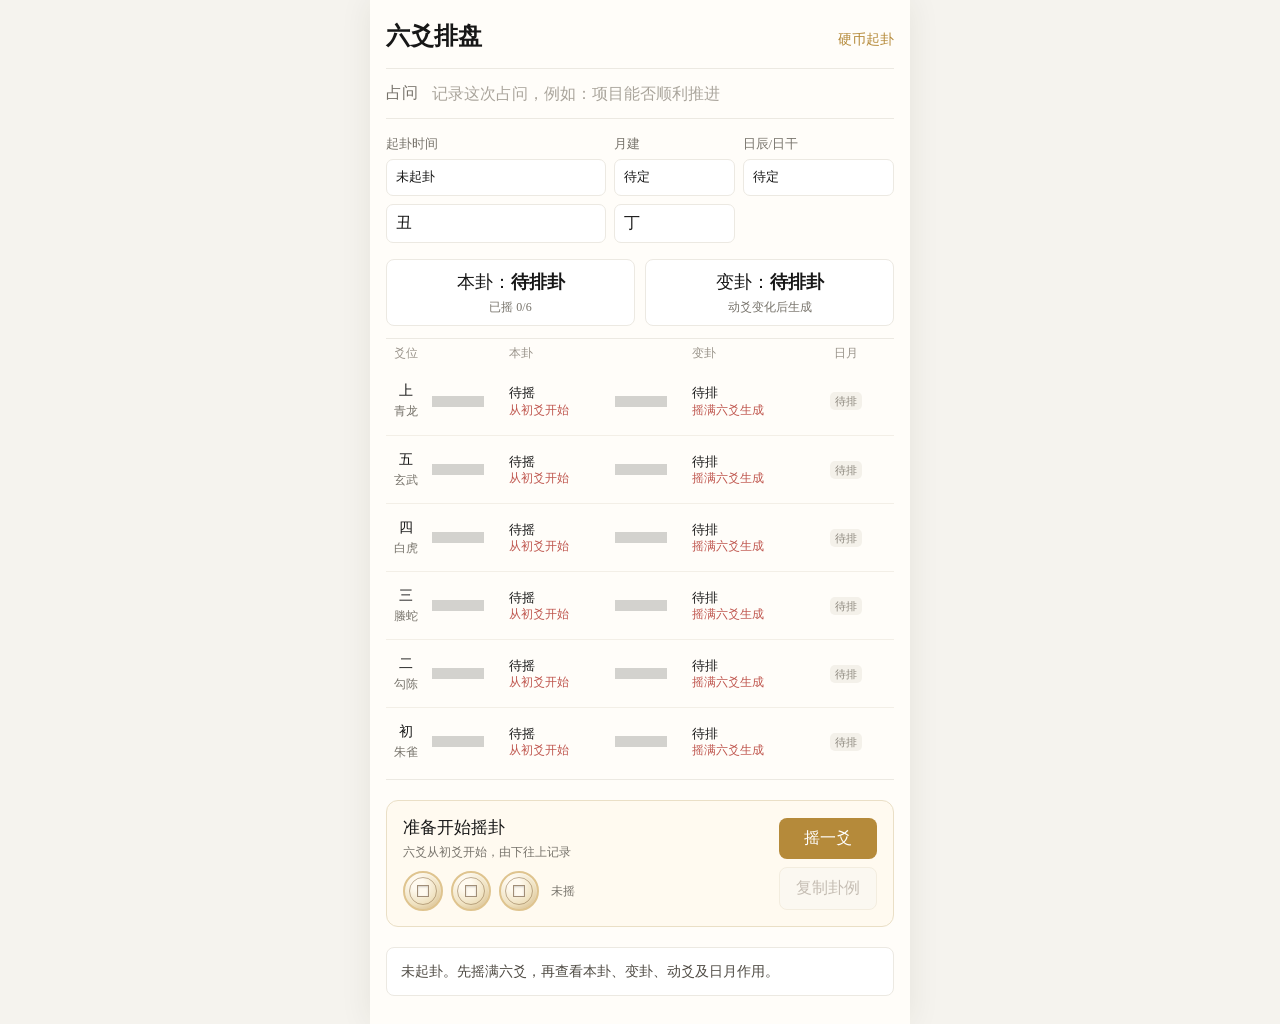
==== liuyao.html @ 487d5bf0 "Deploy Liuyao mobile static app" ====
<!doctype html>
<html lang="zh-CN">
  <head>
    <meta charset="UTF-8" />
    <meta name="viewport" content="width=device-width, initial-scale=1, viewport-fit=cover" />
    <meta name="theme-color" content="#ffffff" />
    <title>六爻排盘</title>
    <style>
:root {
  --ink: #171717;
  --muted: #77736b;
  --line: #ece9e2;
  --gold: #b58a3a;
  --gold-soft: #f7ecd0;
  --paper: #fffdf9;
  --red: #bf554d;
  font-family: "Songti SC", "Noto Serif SC", "STSong", serif;
  color: var(--ink);
  background: #f5f3ee;
}

* { box-sizing: border-box; }
body { margin: 0; min-width: 320px; background: #f5f3ee; }
button, input, textarea { font: inherit; }
button { cursor: pointer; }
button:disabled { cursor: wait; opacity: .68; }

.app-shell {
  width: min(100%, 540px);
  min-height: 100vh;
  margin: 0 auto;
  background: var(--paper);
  box-shadow: 0 0 30px rgba(55, 45, 30, .08);
}

.content { padding: 18px 16px 28px; }
.page-title { display: flex; align-items: baseline; justify-content: space-between; gap: 12px; padding: 2px 0 16px; border-bottom: 1px solid var(--line); }
.page-title h1 { margin: 0; font-size: 24px; font-weight: 600; }
.page-title span { color: var(--gold); font-size: 14px; white-space: nowrap; }
.question-row { display: flex; align-items: center; gap: 12px; padding: 14px 0; border-bottom: 1px solid var(--line); }
.question-row label { color: var(--muted); white-space: nowrap; }
.question-row input { width: 100%; border: 0; outline: 0; background: transparent; color: var(--ink); }
.question-row input::placeholder, textarea::placeholder { color: #aaa59c; }

.time-controls { display: grid; grid-template-columns: 1.45fr .8fr 1fr; gap: 8px; padding: 16px 0 12px; }
.time-controls label { display: grid; gap: 6px; color: var(--muted); font-size: 13px; }
.time-controls output { display: block; width: 100%; min-height: 37px; border: 1px solid var(--line); border-radius: 7px; background: #fff; color: var(--ink); padding: 8px 9px; white-space: nowrap; overflow: hidden; text-overflow: ellipsis; }

.gua-heading { display: grid; grid-template-columns: 1fr 1fr; gap: 10px; margin: 4px 0 12px; text-align: center; font-size: 18px; }
.gua-heading > div { padding: 10px 6px; border: 1px solid var(--line); border-radius: 8px; background: #fff; }
.gua-heading strong { font-weight: 600; }
.gua-heading small { display: block; margin-top: 5px; color: var(--muted); font-size: 12px; line-height: 1.35; }

.gua-board { border-top: 1px solid var(--line); border-bottom: 1px solid var(--line); padding: 6px 0 4px; }
.board-legend, .yao-row { display: grid; grid-template-columns: 40px minmax(0, 1fr) minmax(0, 1fr) 96px; gap: 6px; align-items: center; }
.board-legend { color: #99938a; font-size: 12px; text-align: center; padding: 0 0 5px; }
.yao-row { min-height: 68px; position: relative; border-top: 1px solid #f3efe7; }
.yao-row:first-child { border-top: 0; }
.yao-row.moving { background: linear-gradient(90deg, transparent, var(--gold-soft), transparent); }
.yao-index { display: grid; gap: 3px; color: var(--muted); font-size: 12px; text-align: center; }
.yao-index b { color: var(--ink); font-size: 14px; font-weight: 500; }
.gua-cell { display: grid; grid-template-columns: 70px 1fr; gap: 7px; align-items: center; min-width: 0; }
.line-wrap { display: flex; align-items: center; justify-content: center; gap: 5px; min-width: 0; }
.solid, .broken { display: inline-block; width: 54px; height: 11px; background: #0e0e0e; }
.broken { display: flex; gap: 12px; background: transparent; }
.broken::before, .broken::after { content: ""; flex: 1; background: #0e0e0e; }
.changing { width: 14px; color: var(--gold); font-size: 19px; font-family: Arial, sans-serif; line-height: 1; }
.yao-text { min-width: 0; font-size: 13px; line-height: 1.35; }
.yao-text strong { display: block; font-weight: 500; white-space: nowrap; overflow: hidden; text-overflow: ellipsis; }
.yao-text span { display: block; color: var(--red); font-size: 12px; white-space: nowrap; overflow: hidden; text-overflow: ellipsis; }
.relation { display: flex; flex-wrap: wrap; gap: 4px; justify-content: center; }
.tag { display: inline-block; padding: 2px 5px; border-radius: 5px; background: #f4f1ea; color: #4d4942; font-size: 11px; line-height: 1.3; }
.tag.hot { background: #f9e5df; color: var(--red); }
.tag.good { background: #f5ebcf; color: #8c661e; }
.tag.neutral { color: #8a857b; }
.yao-row[data-state="empty"] .line-wrap { opacity: .18; }

.roll-panel { display: flex; align-items: center; justify-content: space-between; gap: 14px; margin: 20px 0; padding: 15px 16px; border: 1px solid #eadfc6; border-radius: 12px; background: #fffaf0; }
.roll-title, .roll-subtitle { margin: 0; }
.roll-title { font-size: 17px; }
.roll-subtitle { margin-top: 5px; color: var(--muted); font-size: 12px; }
.coin-tray { display: flex; align-items: center; gap: 8px; margin-top: 10px; }
.coin { position: relative; display: inline-grid; place-items: center; width: 40px; height: 40px; border-radius: 50%; background: radial-gradient(circle at 35% 30%, #fff4cf 0 14%, #d1a14e 58%, #81591d 100%); border: 2px solid #9a6b24; box-shadow: inset 0 1px 2px rgba(255,255,255,.7), inset 0 -2px 4px rgba(73, 43, 8, .35), 0 3px 7px rgba(74, 54, 19, .2); transform-style: preserve-3d; }
.coin::before { content: ""; position: absolute; inset: 4px; border: 1px solid rgba(99, 61, 13, .55); border-radius: 50%; }
.coin.back { background: radial-gradient(circle at 35% 30%, #f4e7c8 0 14%, #a97835 58%, #593812 100%); border-color: #704715; }
.coin.idle { background: radial-gradient(circle at 35% 30%, #fffaf0 0 18%, #ead9ae 60%, #b88d45 100%); border-color: #d3b06a; box-shadow: inset 0 1px 2px rgba(255,255,255,.75); opacity: .72; }
.coin.rolling { animation: coinFlip .62s cubic-bezier(.25, .75, .3, 1) infinite; }
.coin.delay-one { animation-delay: .09s; }
.coin.delay-two { animation-delay: .18s; }
.coin.settled { animation: coinSettle .22s ease-out both; }
.coin-hole { position: relative; z-index: 1; display: block; width: 12px; height: 12px; border: 1px solid rgba(75, 45, 12, .72); background: var(--paper); box-shadow: inset 0 1px 2px rgba(0,0,0,.25); }
.coin.back .coin-hole { background: #2f210f; border-color: rgba(255, 229, 169, .5); }
.coin.idle .coin-hole { background: #fffaf0; }
.coin-tray em { margin-left: 4px; color: var(--muted); font-style: normal; font-size: 12px; }
.roll-actions { display: grid; gap: 8px; }
.primary-button, .secondary-button, .tertiary-button { border: 0; border-radius: 8px; padding: 10px 16px; white-space: nowrap; }
.primary-button { background: var(--gold); color: white; }
.secondary-button { background: #efe9dc; color: #514935; }
.tertiary-button { background: #fff; color: #7b6129; border: 1px solid #e0cf9e; }
.tertiary-button:disabled { color: #aaa197; border-color: #eee7d8; background: #faf8f2; }
.hidden { display: none; }

.summary { margin-top: 16px; padding: 12px 14px; border: 1px solid var(--line); border-radius: 8px; background: #fff; }
.summary p { margin: 0; color: #4f4b44; font-size: 14px; line-height: 1.65; }
.toast { position: fixed; left: 50%; bottom: 28px; transform: translate(-50%, 20px); opacity: 0; pointer-events: none; padding: 10px 15px; color: white; background: rgba(20,20,20,.82); border-radius: 7px; transition: .25s ease; font-family: system-ui, sans-serif; font-size: 13px; }
.toast.show { transform: translate(-50%, 0); opacity: 1; }

@keyframes coinFlip {
  0% { transform: translateY(0) rotateX(0) rotateZ(0); }
  45% { transform: translateY(-10px) rotateX(540deg) rotateZ(22deg); }
  100% { transform: translateY(0) rotateX(1080deg) rotateZ(0); }
}

@keyframes coinSettle {
  0% { transform: translateY(-5px) scale(.94); opacity: .72; }
  100% { transform: translateY(0) scale(1); opacity: 1; }
}

@media (prefers-reduced-motion: reduce) {
  .coin.rolling, .coin.settled { animation-duration: .01ms; animation-iteration-count: 1; }
}

@media (max-width: 390px) {
  .content { padding-left: 12px; padding-right: 12px; }
  .time-controls { grid-template-columns: 1fr 1fr; }
  .time-controls label:first-child { grid-column: 1 / 3; }
  .board-legend, .yao-row { grid-template-columns: 34px minmax(0, 1fr) minmax(0, 1fr); }
  .board-legend span:last-child, .relation { grid-column: 2 / 4; }
  .relation { justify-content: flex-start; padding: 0 0 8px; }
  .gua-cell { grid-template-columns: 62px 1fr; }
  .solid, .broken { width: 44px; }
  .roll-panel { align-items: stretch; flex-direction: column; }
  .roll-actions { grid-template-columns: 1fr 1fr; }
}

</style>
  </head>
  <body>
    <main class="app-shell">
      <section class="content">
        <header class="page-title">
          <h1>六爻排盘</h1>
          <span>硬币起卦</span>
        </header>

        <div class="question-row">
          <label for="question">占问</label>
          <input id="question" type="text" placeholder="记录这次占问，例如：项目能否顺利推进" />
        </div>

        <section class="time-controls" aria-label="排盘时间">
          <label>起卦时间<output id="startTime">未起卦</output></label>
          <label>月建<output id="monthBranch">待定</output></label>
          <label>日辰/日干<output id="dayInfo">待定</output></label>
          <output id="dayBranch" hidden>丑</output>
          <output id="dayStem" hidden>丁</output>
        </section>

        <section class="gua-heading">
          <div>本卦：<strong id="primaryName">待排卦</strong><small id="primaryMeta">摇满六爻后生成</small></div>
          <div>变卦：<strong id="changedName">待排卦</strong><small id="changedMeta">动爻变化后生成</small></div>
        </section>

        <section class="gua-board" aria-label="六爻排盘">
          <div class="board-legend"><span>爻位</span><span>本卦</span><span>变卦</span><span>日月</span></div>
          <div id="yaoBoard"></div>
        </section>

        <section class="roll-panel">
          <div>
            <p class="roll-title" id="rollTitle">准备开始摇卦</p>
            <p class="roll-subtitle" id="rollSubtitle">六爻从初爻开始，由下往上记录</p>
            <div class="coin-tray" id="coinTray" aria-label="硬币结果"><span>—</span><span>—</span><span>—</span><em>未摇</em></div>
          </div>
          <div class="roll-actions">
            <button class="primary-button" id="rollButton" type="button">摇一爻</button>
            <button class="secondary-button hidden" id="newButton" type="button">重新起卦</button>
            <button class="tertiary-button" id="copyButton" type="button" disabled>复制卦例</button>
          </div>
        </section>

        <section class="summary">
          <p id="summaryLine">未起卦。先摇满六爻，再查看本卦、变卦、动爻及日月作用。</p>
        </section>
      </section>
    </main>

    <div class="toast" id="toast" role="status" aria-live="polite"></div>
    <script>
const BRANCHES = ["子", "丑", "寅", "卯", "辰", "巳", "午", "未", "申", "酉", "戌", "亥"];
const STEMS = ["甲", "乙", "丙", "丁", "戊", "己", "庚", "辛", "壬", "癸"];
const SOLAR_TERM_INFO = [0, 21208, 42467, 63836, 85337, 107014, 128867, 150921, 173149, 195551, 218072, 240693, 263343, 285989, 308563, 331033, 353350, 375494, 397447, 419210, 440795, 462224, 483532, 504758];
const MONTH_BUILDERS = [
  { term: 0, branch: "丑" },
  { term: 2, branch: "寅" },
  { term: 4, branch: "卯" },
  { term: 6, branch: "辰" },
  { term: 8, branch: "巳" },
  { term: 10, branch: "午" },
  { term: 12, branch: "未" },
  { term: 14, branch: "申" },
  { term: 16, branch: "酉" },
  { term: 18, branch: "戌" },
  { term: 20, branch: "亥" },
  { term: 22, branch: "子" }
];

const ELEMENT_OF_BRANCH = {
  子: "水", 丑: "土", 寅: "木", 卯: "木", 辰: "土", 巳: "火",
  午: "火", 未: "土", 申: "金", 酉: "金", 戌: "土", 亥: "水"
};

const ELEMENT_CYCLE = ["木", "火", "土", "金", "水"];
const CONTROLS = { 木: "土", 土: "水", 水: "火", 火: "金", 金: "木" };
const COMBINES = { 子: "丑", 丑: "子", 寅: "亥", 亥: "寅", 卯: "戌", 戌: "卯", 辰: "酉", 酉: "辰", 巳: "申", 申: "巳", 午: "未", 未: "午" };
const CLASHES = { 子: "午", 午: "子", 丑: "未", 未: "丑", 寅: "申", 申: "寅", 卯: "酉", 酉: "卯", 辰: "戌", 戌: "辰", 巳: "亥", 亥: "巳" };

const TRIGRAMS = {
  "111": { name: "乾", element: "金" },
  "110": { name: "兑", element: "金" },
  "101": { name: "离", element: "火" },
  "100": { name: "震", element: "木" },
  "011": { name: "巽", element: "木" },
  "010": { name: "坎", element: "水" },
  "001": { name: "艮", element: "土" },
  "000": { name: "坤", element: "土" }
};

const GUA_NAMES = {
  "111111": "乾为天", "110111": "泽天夬", "101111": "火天大有", "100111": "雷天大壮",
  "011111": "风天小畜", "010111": "水天需", "001111": "山天大畜", "000111": "地天泰",
  "111110": "天泽履", "110110": "兑为泽", "101110": "火泽睽", "100110": "雷泽归妹",
  "011110": "风泽中孚", "010110": "水泽节", "001110": "山泽损", "000110": "地泽临",
  "111101": "天火同人", "110101": "泽火革", "101101": "离为火", "100101": "雷火丰",
  "011101": "风火家人", "010101": "水火既济", "001101": "山火贲", "000101": "地火明夷",
  "111100": "天雷无妄", "110100": "泽雷随", "101100": "火雷噬嗑", "100100": "震为雷",
  "011100": "风雷益", "010100": "水雷屯", "001100": "山雷颐", "000100": "地雷复",
  "111011": "天风姤", "110011": "泽风大过", "101011": "火风鼎", "100011": "雷风恒",
  "011011": "巽为风", "010011": "水风井", "001011": "山风蛊", "000011": "地风升",
  "111010": "天水讼", "110010": "泽水困", "101010": "火水未济", "100010": "雷水解",
  "011010": "风水涣", "010010": "坎为水", "001010": "山水蒙", "000010": "地水师",
  "111001": "天山遯", "110001": "泽山咸", "101001": "火山旅", "100001": "雷山小过",
  "011001": "风山渐", "010001": "水山蹇", "001001": "艮为山", "000001": "地山谦",
  "111000": "天地否", "110000": "泽地萃", "101000": "火地晋", "100000": "雷地豫",
  "011000": "风地观", "010000": "水地比", "001000": "山地剥", "000000": "坤为地"
};

const PALACE_SETS = {
  乾: ["乾为天", "天风姤", "天山遯", "天地否", "风地观", "山地剥", "火地晋", "火天大有"],
  坎: ["坎为水", "水泽节", "水雷屯", "水火既济", "泽火革", "雷火丰", "地火明夷", "地水师"],
  艮: ["艮为山", "山火贲", "山天大畜", "山泽损", "火泽睽", "天泽履", "风泽中孚", "风山渐"],
  震: ["震为雷", "雷地豫", "雷水解", "雷风恒", "地风升", "水风井", "泽风大过", "泽雷随"],
  巽: ["巽为风", "风天小畜", "风火家人", "风雷益", "天雷无妄", "火雷噬嗑", "山雷颐", "山风蛊"],
  离: ["离为火", "火山旅", "火风鼎", "火水未济", "山水蒙", "风水涣", "天水讼", "天火同人"],
  坤: ["坤为地", "地雷复", "地泽临", "地天泰", "雷天大壮", "泽天夬", "水天需", "水地比"],
  兑: ["兑为泽", "泽水困", "泽地萃", "泽山咸", "水山蹇", "地山谦", "雷山小过", "雷泽归妹"]
};

const PALACE_ELEMENTS = { 乾: "金", 兑: "金", 离: "火", 震: "木", 巽: "木", 坎: "水", 艮: "土", 坤: "土" };
const POSITION_LABELS = ["初", "二", "三", "四", "五", "上"];
const WORLD_BY_STAGE = [6, 1, 2, 3, 4, 5, 4, 3];
const RESPONSE_BY_STAGE = [3, 4, 5, 6, 1, 2, 1, 6];

const NA_JIA = {
  乾: {
    lower: [{ stem: "甲", branch: "子" }, { stem: "甲", branch: "寅" }, { stem: "甲", branch: "辰" }],
    upper: [{ stem: "壬", branch: "午" }, { stem: "壬", branch: "申" }, { stem: "壬", branch: "戌" }]
  },
  坤: {
    lower: [{ stem: "乙", branch: "未" }, { stem: "乙", branch: "巳" }, { stem: "乙", branch: "卯" }],
    upper: [{ stem: "癸", branch: "丑" }, { stem: "癸", branch: "亥" }, { stem: "癸", branch: "酉" }]
  },
  震: {
    lower: [{ stem: "庚", branch: "子" }, { stem: "庚", branch: "寅" }, { stem: "庚", branch: "辰" }],
    upper: [{ stem: "庚", branch: "午" }, { stem: "庚", branch: "申" }, { stem: "庚", branch: "戌" }]
  },
  巽: {
    lower: [{ stem: "辛", branch: "丑" }, { stem: "辛", branch: "亥" }, { stem: "辛", branch: "酉" }],
    upper: [{ stem: "辛", branch: "未" }, { stem: "辛", branch: "巳" }, { stem: "辛", branch: "卯" }]
  },
  坎: {
    lower: [{ stem: "戊", branch: "寅" }, { stem: "戊", branch: "辰" }, { stem: "戊", branch: "午" }],
    upper: [{ stem: "戊", branch: "申" }, { stem: "戊", branch: "戌" }, { stem: "戊", branch: "子" }]
  },
  离: {
    lower: [{ stem: "己", branch: "卯" }, { stem: "己", branch: "丑" }, { stem: "己", branch: "亥" }],
    upper: [{ stem: "己", branch: "酉" }, { stem: "己", branch: "未" }, { stem: "己", branch: "巳" }]
  },
  艮: {
    lower: [{ stem: "丙", branch: "辰" }, { stem: "丙", branch: "午" }, { stem: "丙", branch: "申" }],
    upper: [{ stem: "丙", branch: "戌" }, { stem: "丙", branch: "子" }, { stem: "丙", branch: "寅" }]
  },
  兑: {
    lower: [{ stem: "丁", branch: "巳" }, { stem: "丁", branch: "卯" }, { stem: "丁", branch: "丑" }],
    upper: [{ stem: "丁", branch: "亥" }, { stem: "丁", branch: "酉" }, { stem: "丁", branch: "未" }]
  }
};

const SPIRIT_START = {
  甲: ["青龙", "朱雀", "勾陈", "螣蛇", "白虎", "玄武"],
  乙: ["青龙", "朱雀", "勾陈", "螣蛇", "白虎", "玄武"],
  丙: ["朱雀", "勾陈", "螣蛇", "白虎", "玄武", "青龙"],
  丁: ["朱雀", "勾陈", "螣蛇", "白虎", "玄武", "青龙"],
  戊: ["勾陈", "螣蛇", "白虎", "玄武", "青龙", "朱雀"],
  己: ["螣蛇", "白虎", "玄武", "青龙", "朱雀", "勾陈"],
  庚: ["白虎", "玄武", "青龙", "朱雀", "勾陈", "螣蛇"],
  辛: ["白虎", "玄武", "青龙", "朱雀", "勾陈", "螣蛇"],
  壬: ["玄武", "青龙", "朱雀", "勾陈", "螣蛇", "白虎"],
  癸: ["玄武", "青龙", "朱雀", "勾陈", "螣蛇", "白虎"]
};

const state = { yaos: [], lastCoins: null, isRolling: false, startedAt: null };
const $ = (selector) => document.querySelector(selector);

function setOutputValue(id, value) {
  const output = $(`#${id}`);
  output.value = value;
  output.textContent = value;
}

function solarTermDay(year, termIndex) {
  const termDate = new Date(31556925974.7 * (year - 1900) + SOLAR_TERM_INFO[termIndex] * 60000 + Date.UTC(1900, 0, 6, 2, 5));
  return termDate.getUTCDate();
}

function monthBranchFromDate(date) {
  const year = date.getFullYear();
  const day = new Date(year, date.getMonth(), date.getDate());
  let branch = "子";

  for (const item of MONTH_BUILDERS) {
    const boundary = new Date(year, Math.floor(item.term / 2), solarTermDay(year, item.term));
    if (day >= boundary) branch = item.branch;
  }

  return branch;
}

function dayGanZhiFromDate(date) {
  const day = new Date(date.getFullYear(), date.getMonth(), date.getDate());
  const base = new Date(2000, 0, 1);
  const diffDays = Math.round((day - base) / 86400000);
  const stem = STEMS[((4 + diffDays) % 10 + 10) % 10];
  const branch = BRANCHES[((6 + diffDays) % 12 + 12) % 12];
  return { stem, branch };
}

function formatDateTime(date) {
  const pad = (value) => String(value).padStart(2, "0");
  return `${date.getFullYear()}-${pad(date.getMonth() + 1)}-${pad(date.getDate())} ${pad(date.getHours())}:${pad(date.getMinutes())}`;
}

function applyTimeInfo(date) {
  const day = dayGanZhiFromDate(date);
  setOutputValue("startTime", formatDateTime(date));
  setOutputValue("monthBranch", monthBranchFromDate(date));
  setOutputValue("dayInfo", `${day.branch} / ${day.stem}`);
  setOutputValue("dayBranch", day.branch);
  setOutputValue("dayStem", day.stem);
}

function resetTimeInfo() {
  setOutputValue("startTime", "未起卦");
  setOutputValue("monthBranch", "待定");
  setOutputValue("dayInfo", "待定");
  setOutputValue("dayBranch", "丑");
  setOutputValue("dayStem", "丁");
}

function isGenerating(elementA, elementB) {
  return ELEMENT_CYCLE[(ELEMENT_CYCLE.indexOf(elementA) + 1) % ELEMENT_CYCLE.length] === elementB;
}

function relationToSelf(palaceElement, yaoElement) {
  if (palaceElement === yaoElement) return "兄弟";
  if (isGenerating(yaoElement, palaceElement)) return "父母";
  if (isGenerating(palaceElement, yaoElement)) return "子孙";
  if (CONTROLS[yaoElement] === palaceElement) return "官鬼";
  if (CONTROLS[palaceElement] === yaoElement) return "妻财";
  return "六亲";
}

function elementAction(actorBranch, targetBranch, prefix) {
  const actor = ELEMENT_OF_BRANCH[actorBranch];
  const target = ELEMENT_OF_BRANCH[targetBranch];
  const tags = [];

  if (actorBranch === targetBranch) tags.push({ text: `${prefix}临`, tone: "good" });
  if (COMBINES[actorBranch] === targetBranch) tags.push({ text: `${prefix}合`, tone: "good" });
  if (CLASHES[actorBranch] === targetBranch) tags.push({ text: `${prefix}冲`, tone: "hot" });

  if (actor === target) tags.push({ text: `${prefix}扶`, tone: "good" });
  else if (isGenerating(actor, target)) tags.push({ text: `${prefix}生`, tone: "good" });
  else if (CONTROLS[actor] === target) tags.push({ text: `${prefix}克`, tone: "hot" });

  return tags;
}

function bitForYao(value, changed = false) {
  const isYang = value === 7 || value === 9;
  return changed && (value === 6 || value === 9) ? !isYang : isYang;
}

function keyFromYaos(values, changed = false) {
  return values.map((value) => bitForYao(value, changed) ? "1" : "0").reverse().join("");
}

function trigramNamesFromKey(key) {
  const upper = TRIGRAMS[key.slice(0, 3)].name;
  const lower = TRIGRAMS[key.slice(3, 6)].name;
  return { upper, lower };
}

function palaceInfo(name) {
  for (const [palace, names] of Object.entries(PALACE_SETS)) {
    const stage = names.indexOf(name);
    if (stage !== -1) {
      return {
        palace,
        stage,
        element: PALACE_ELEMENTS[palace],
        world: WORLD_BY_STAGE[stage],
        response: RESPONSE_BY_STAGE[stage],
        label: stage === 0 ? "本宫" : stage === 6 ? "游魂" : stage === 7 ? "归魂" : `${stage}世`
      };
    }
  }
  return { palace: "?", stage: 0, element: "土", world: 6, response: 3, label: "" };
}

function naJiaRows(key, palaceElement) {
  const names = trigramNamesFromKey(key);
  const lower = NA_JIA[names.lower].lower;
  const upper = NA_JIA[names.upper].upper;
  return [...lower, ...upper].map((item) => {
    const element = ELEMENT_OF_BRANCH[item.branch];
    return {
      ...item,
      element,
      family: relationToSelf(palaceElement, element)
    };
  });
}

function rollYao() {
  const coins = [0, 0, 0].map(() => Math.random() > 0.5 ? { text: "乾", value: 3, side: "front" } : { text: "坤", value: 2, side: "back" });
  return {
    coins,
    value: coins.reduce((sum, coin) => sum + coin.value, 0)
  };
}

function lineClass(value, changed = false) {
  return bitForYao(value, changed) ? "solid" : "broken";
}

function changingMark(value) {
  if (value === 9) return "○";
  if (value === 6) return "×";
  return "";
}

function yaoName(value) {
  return ({ 6: "老阴", 7: "少阳", 8: "少阴", 9: "老阳" })[value] || "待摇";
}

function renderCoinTray(result = state.lastCoins) {
  const tray = $("#coinTray");
  if (state.isRolling) {
    tray.innerHTML = `
      ${coinHTML({ text: "铜钱", value: "", side: "front" }, "rolling")}
      ${coinHTML({ text: "铜钱", value: "", side: "front" }, "rolling delay-one")}
      ${coinHTML({ text: "铜钱", value: "", side: "front" }, "rolling delay-two")}
      <em>摇动中</em>
    `;
    return;
  }
  if (!result) {
    tray.innerHTML = `
      ${coinHTML({ text: "铜钱", value: "", side: "idle" }, "idle")}
      ${coinHTML({ text: "铜钱", value: "", side: "idle" }, "idle")}
      ${coinHTML({ text: "铜钱", value: "", side: "idle" }, "idle")}
      <em>未摇</em>
    `;
    return;
  }
  const detail = result.coins.map((coin) => `${coin.text}${coin.value}`).join(" ");
  tray.innerHTML = `${result.coins.map((coin) => coinHTML(coin, "settled")).join("")}<em>${detail}｜${result.value}：${yaoName(result.value)}</em>`;
}

function coinHTML(coin, extraClass = "") {
  const valueText = coin.value ? coin.value : "";
  return `
    <span class="coin ${coin.side} ${extraClass}" aria-label="${coin.text}${valueText}">
      <span class="coin-hole"></span>
    </span>
  `;
}

function wait(ms) {
  return new Promise((resolve) => window.setTimeout(resolve, ms));
}

function renderNames() {
  if (state.yaos.length !== 6) {
    $("#primaryName").textContent = "待排卦";
    $("#changedName").textContent = "待排卦";
    $("#primaryMeta").textContent = `已摇 ${state.yaos.length}/6`;
    $("#changedMeta").textContent = "动爻变化后生成";
    $("#summaryLine").textContent = "未起卦。先摇满六爻，再查看本卦、变卦、动爻及日月作用。";
    return null;
  }

  const primaryKey = keyFromYaos(state.yaos);
  const changedKey = keyFromYaos(state.yaos, true);
  const primaryName = GUA_NAMES[primaryKey] || "未知卦";
  const changedName = GUA_NAMES[changedKey] || "未知卦";
  const primaryPalace = palaceInfo(primaryName);
  const changedPalace = palaceInfo(changedName);
  const moving = state.yaos.map((value, index) => value === 6 || value === 9 ? POSITION_LABELS[index] : null).filter(Boolean);

  $("#primaryName").textContent = primaryName;
  $("#changedName").textContent = changedName;
  $("#primaryMeta").textContent = `${primaryPalace.palace}宫${primaryPalace.element}｜${primaryPalace.label}`;
  $("#changedMeta").textContent = `${changedPalace.palace}宫｜动爻：${moving.length ? moving.join("、") : "无"}`;
  $("#summaryLine").textContent = `本卦 ${primaryName}，变卦 ${changedName}。日月信息取自第一次摇卦时间：${$("#startTime").value}。`;

  return { primaryKey, changedKey, primaryPalace };
}

function renderYaoCell(row, value, changed = false) {
  const mark = changed ? "" : changingMark(value);
  return `
    <div class="gua-cell">
      <div class="line-wrap"><span class="${lineClass(value, changed)}"></span><span class="changing">${mark}</span></div>
      <div class="yao-text">
        <strong>${row.family}${row.branch}${row.element}</strong>
        <span>${row.stem}${row.branch}｜${yaoName(value)}</span>
      </div>
    </div>
  `;
}

function renderRelations(branch) {
  const monthTags = elementAction($("#monthBranch").value, branch, "月");
  const dayTags = elementAction($("#dayBranch").value, branch, "日");
  const tags = [...monthTags, ...dayTags];
  if (!tags.length) tags.push({ text: "无", tone: "neutral" });
  return `<div class="relation">${tags.map((tag) => `<span class="tag ${tag.tone}">${tag.text}</span>`).join("")}</div>`;
}

function lineText(value, changed = false) {
  const line = bitForYao(value, changed) ? "━━━" : "━　━";
  const mark = changed ? "" : changingMark(value);
  return `${line}${mark}`;
}

function buildCaseText() {
  if (state.yaos.length !== 6) return "";

  const primaryKey = keyFromYaos(state.yaos);
  const changedKey = keyFromYaos(state.yaos, true);
  const primaryName = GUA_NAMES[primaryKey] || "未知卦";
  const changedName = GUA_NAMES[changedKey] || "未知卦";
  const primaryPalace = palaceInfo(primaryName);
  const changedPalace = palaceInfo(changedName);
  const primaryRows = naJiaRows(primaryKey, primaryPalace.element);
  const changedRows = naJiaRows(changedKey, primaryPalace.element);
  const spirits = SPIRIT_START[$("#dayStem").value];
  const moving = state.yaos.map((value, index) => value === 6 || value === 9 ? POSITION_LABELS[index] : null).filter(Boolean);
  const question = $("#question").value.trim() || "未填写";

  const lines = [
    "六爻卦例",
    `占问：${question}`,
    `起卦时间：${$("#startTime").value}`,
    `月建：${$("#monthBranch").value}　日辰：${$("#dayBranch").value}　日干：${$("#dayStem").value}`,
    `本卦：${primaryName}（${primaryPalace.palace}宫${primaryPalace.element}｜${primaryPalace.label}）`,
    `变卦：${changedName}（${changedPalace.palace}宫｜动爻：${moving.length ? moving.join("、") : "无"}）`,
    ""
  ];

  for (let index = 5; index >= 0; index -= 1) {
    const world = index + 1 === primaryPalace.world ? "世" : "";
    const response = index + 1 === primaryPalace.response ? "应" : "";
    const position = `${POSITION_LABELS[index]}${world || response}`;
    const primary = primaryRows[index];
    const changed = changedRows[index];
    lines.push(`${position}　${spirits[index]}　${primary.family}${primary.branch}${primary.element} ${primary.stem}${primary.branch}　${lineText(state.yaos[index])}　→　${changed.family}${changed.branch}${changed.element} ${changed.stem}${changed.branch}　${lineText(state.yaos[index], true)}`);
  }

  return lines.join("\n");
}

async function copyText(text) {
  if (navigator.clipboard && window.isSecureContext) {
    await navigator.clipboard.writeText(text);
    return;
  }

  const textarea = document.createElement("textarea");
  textarea.value = text;
  textarea.setAttribute("readonly", "");
  textarea.style.position = "fixed";
  textarea.style.left = "-9999px";
  document.body.appendChild(textarea);
  textarea.select();
  document.execCommand("copy");
  document.body.removeChild(textarea);
}

function renderBoard(context) {
  const board = $("#yaoBoard");
  board.innerHTML = "";

  const complete = state.yaos.length === 6 && context;
  const primaryRows = complete ? naJiaRows(context.primaryKey, context.primaryPalace.element) : null;
  const changedRows = complete ? naJiaRows(context.changedKey, context.primaryPalace.element) : null;
  const spirits = SPIRIT_START[$("#dayStem").value];

  for (let index = 5; index >= 0; index -= 1) {
    const value = state.yaos[index];
    const filled = value !== undefined;
    const moving = value === 6 || value === 9;
    const row = document.createElement("div");
    row.className = `yao-row ${moving ? "moving" : ""}`;
    row.dataset.state = filled ? "filled" : "empty";

    if (!complete) {
      row.innerHTML = `
        <span class="yao-index"><b>${POSITION_LABELS[index]}</b><span>${spirits[index]}</span></span>
        <div class="gua-cell"><div class="line-wrap"><span class="${filled ? lineClass(value) : "solid"}"></span><span class="changing">${filled ? changingMark(value) : ""}</span></div><div class="yao-text"><strong>${filled ? yaoName(value) : "待摇"}</strong><span>${filled ? `${value} 点` : "从初爻开始"}</span></div></div>
        <div class="gua-cell"><div class="line-wrap"><span class="${filled ? lineClass(value, true) : "solid"}"></span><span class="changing"></span></div><div class="yao-text"><strong>待排</strong><span>摇满六爻生成</span></div></div>
        <div class="relation"><span class="tag neutral">待排</span></div>
      `;
    } else {
      const world = index + 1 === context.primaryPalace.world ? "世" : "";
      const response = index + 1 === context.primaryPalace.response ? "应" : "";
      row.innerHTML = `
        <span class="yao-index"><b>${POSITION_LABELS[index]}${world || response}</b><span>${spirits[index]}</span></span>
        ${renderYaoCell(primaryRows[index], value)}
        ${renderYaoCell(changedRows[index], value, true)}
        ${renderRelations(primaryRows[index].branch)}
      `;
    }
    board.appendChild(row);
  }
}

function renderAll() {
  renderCoinTray();
  const context = renderNames();
  renderBoard(context);
}

function showToast(message) {
  const toast = $("#toast");
  toast.textContent = message;
  toast.classList.add("show");
  window.setTimeout(() => toast.classList.remove("show"), 2200);
}

function saveHistory() {
  if (state.yaos.length !== 6) return;
  const history = JSON.parse(localStorage.getItem("liuyao-history") || "[]");
  history.unshift({
    question: $("#question").value.trim(),
    yaos: [...state.yaos],
    startedAt: state.startedAt ? state.startedAt.toISOString() : new Date().toISOString(),
    monthBranch: $("#monthBranch").value,
    dayBranch: $("#dayBranch").value,
    dayStem: $("#dayStem").value,
    createdAt: new Date().toISOString()
  });
  localStorage.setItem("liuyao-history", JSON.stringify(history.slice(0, 30)));
}

function resetGua() {
  state.yaos = [];
  state.lastCoins = null;
  state.isRolling = false;
  state.startedAt = null;
  resetTimeInfo();
  $("#rollTitle").textContent = "准备开始摇卦";
  $("#rollSubtitle").textContent = "六爻从初爻开始，由下往上记录";
  $("#rollButton").disabled = false;
  $("#rollButton").classList.remove("hidden");
  $("#newButton").classList.add("hidden");
  $("#copyButton").disabled = true;
  renderAll();
}

$("#rollButton").addEventListener("click", async () => {
  if (state.yaos.length >= 6 || state.isRolling) return;
  if (!state.startedAt) {
    state.startedAt = new Date();
    applyTimeInfo(state.startedAt);
  }
  const result = rollYao();
  state.isRolling = true;
  $("#rollButton").disabled = true;
  $("#rollTitle").textContent = `正在摇第 ${state.yaos.length + 1} 爻`;
  $("#rollSubtitle").textContent = "三枚硬币落定后记入爻盘";
  renderCoinTray();
  await wait(680);

  state.isRolling = false;
  state.lastCoins = result;
  state.yaos.push(result.value);
  $("#rollButton").disabled = false;
  renderAll();

  const count = state.yaos.length;
  if (count === 6) {
    $("#rollTitle").textContent = "排盘完成";
    $("#rollSubtitle").textContent = "本卦、变卦和日月对爻作用已列出";
    $("#rollButton").classList.add("hidden");
    $("#newButton").classList.remove("hidden");
    $("#copyButton").disabled = false;
    saveHistory();
    showToast("六爻完成，已保存到本机");
  } else {
    $("#rollTitle").textContent = `第 ${count} 爻已记录：${result.value} 点`;
    $("#rollSubtitle").textContent = `还需要摇 ${6 - count} 爻，从下往上排盘`;
  }
});

$("#newButton").addEventListener("click", resetGua);

$("#copyButton").addEventListener("click", async () => {
  const text = buildCaseText();
  if (!text) {
    showToast("摇满六爻后才能复制");
    return;
  }

  try {
    await copyText(text);
    showToast("卦例已复制");
  } catch (error) {
    showToast("复制失败，请长按页面内容手动复制");
  }
});

resetGua();

</script>
  </body>
</html>
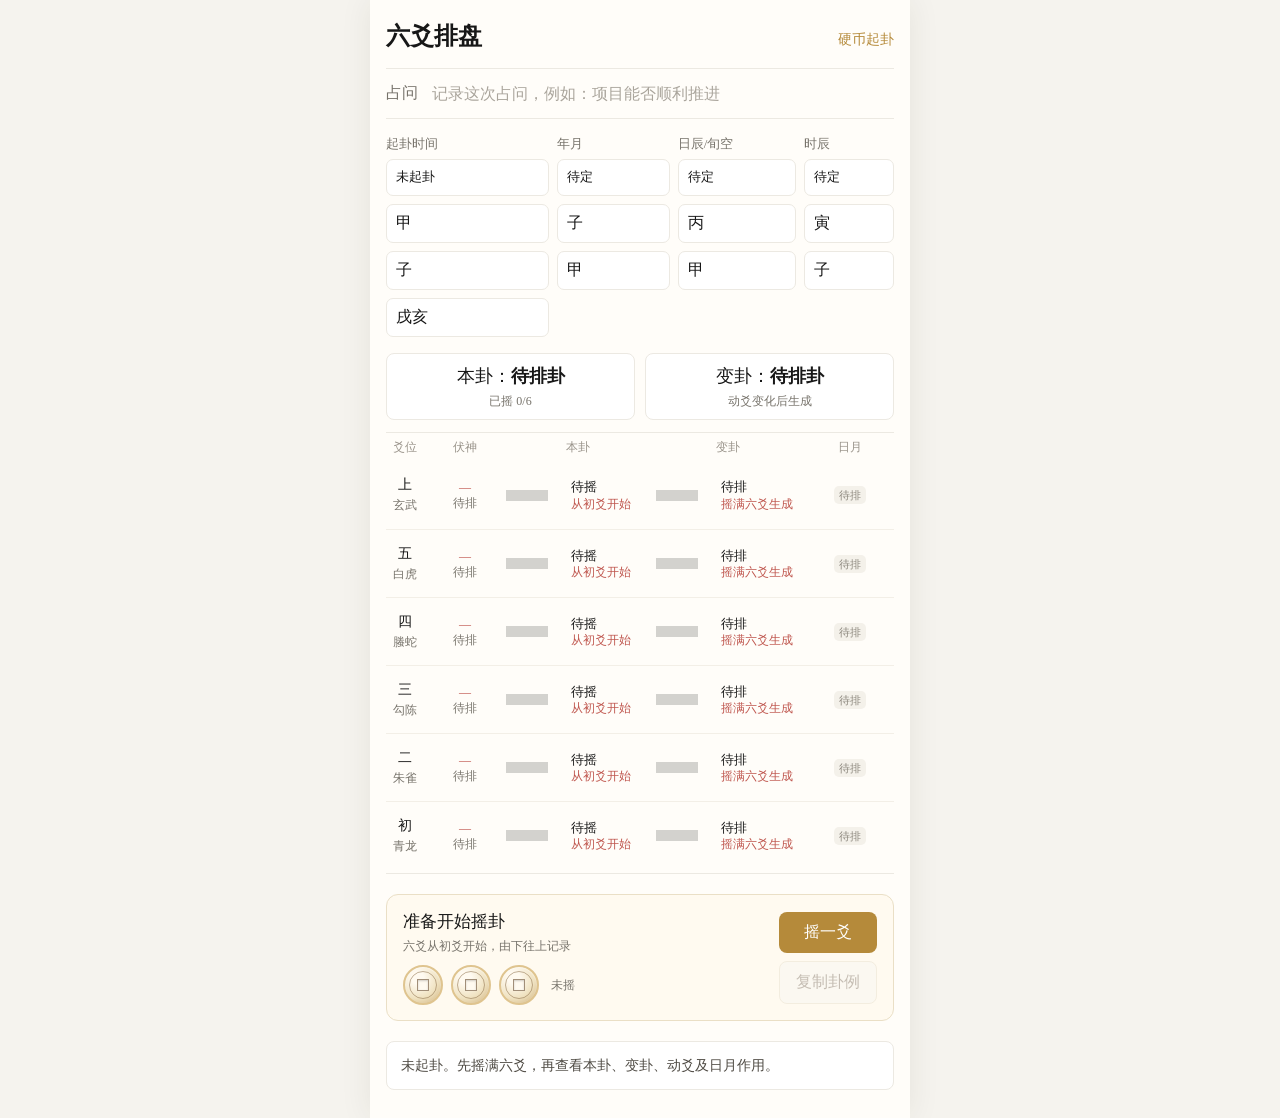
==== commit 52ee2c6a: "Complete Liuyao case generation" ====
--- a/liuyao.html
+++ b/liuyao.html
@@ -42,7 +42,7 @@
 .question-row input { width: 100%; border: 0; outline: 0; background: transparent; color: var(--ink); }
 .question-row input::placeholder, textarea::placeholder { color: #aaa59c; }
 
-.time-controls { display: grid; grid-template-columns: 1.45fr .8fr 1fr; gap: 8px; padding: 16px 0 12px; }
+.time-controls { display: grid; grid-template-columns: 1.45fr 1fr 1.05fr .8fr; gap: 8px; padding: 16px 0 12px; }
 .time-controls label { display: grid; gap: 6px; color: var(--muted); font-size: 13px; }
 .time-controls output { display: block; width: 100%; min-height: 37px; border: 1px solid var(--line); border-radius: 7px; background: #fff; color: var(--ink); padding: 8px 9px; white-space: nowrap; overflow: hidden; text-overflow: ellipsis; }
 
@@ -52,14 +52,17 @@
 .gua-heading small { display: block; margin-top: 5px; color: var(--muted); font-size: 12px; line-height: 1.35; }
 
 .gua-board { border-top: 1px solid var(--line); border-bottom: 1px solid var(--line); padding: 6px 0 4px; }
-.board-legend, .yao-row { display: grid; grid-template-columns: 40px minmax(0, 1fr) minmax(0, 1fr) 96px; gap: 6px; align-items: center; }
+.board-legend, .yao-row { display: grid; grid-template-columns: 38px 70px minmax(0, 1fr) minmax(0, 1fr) 88px; gap: 6px; align-items: center; }
 .board-legend { color: #99938a; font-size: 12px; text-align: center; padding: 0 0 5px; }
 .yao-row { min-height: 68px; position: relative; border-top: 1px solid #f3efe7; }
 .yao-row:first-child { border-top: 0; }
 .yao-row.moving { background: linear-gradient(90deg, transparent, var(--gold-soft), transparent); }
 .yao-index { display: grid; gap: 3px; color: var(--muted); font-size: 12px; text-align: center; }
 .yao-index b { color: var(--ink); font-size: 14px; font-weight: 500; }
-.gua-cell { display: grid; grid-template-columns: 70px 1fr; gap: 7px; align-items: center; min-width: 0; }
+.hidden-cell { min-width: 0; color: var(--muted); font-size: 12px; line-height: 1.35; text-align: center; }
+.hidden-cell strong { display: block; color: var(--red); font-weight: 500; white-space: nowrap; overflow: hidden; text-overflow: ellipsis; }
+.hidden-cell span { display: block; white-space: nowrap; overflow: hidden; text-overflow: ellipsis; }
+.gua-cell { display: grid; grid-template-columns: 58px 1fr; gap: 7px; align-items: center; min-width: 0; }
 .line-wrap { display: flex; align-items: center; justify-content: center; gap: 5px; min-width: 0; }
 .solid, .broken { display: inline-block; width: 54px; height: 11px; background: #0e0e0e; }
 .broken { display: flex; gap: 12px; background: transparent; }
@@ -124,10 +127,10 @@
   .content { padding-left: 12px; padding-right: 12px; }
   .time-controls { grid-template-columns: 1fr 1fr; }
   .time-controls label:first-child { grid-column: 1 / 3; }
-  .board-legend, .yao-row { grid-template-columns: 34px minmax(0, 1fr) minmax(0, 1fr); }
-  .board-legend span:last-child, .relation { grid-column: 2 / 4; }
+  .board-legend, .yao-row { grid-template-columns: 34px 64px minmax(0, 1fr) minmax(0, 1fr); }
+  .board-legend span:nth-child(5), .relation { grid-column: 3 / 5; }
   .relation { justify-content: flex-start; padding: 0 0 8px; }
-  .gua-cell { grid-template-columns: 62px 1fr; }
+  .gua-cell { grid-template-columns: 50px 1fr; }
   .solid, .broken { width: 44px; }
   .roll-panel { align-items: stretch; flex-direction: column; }
   .roll-actions { grid-template-columns: 1fr 1fr; }
@@ -150,10 +153,18 @@
 
         <section class="time-controls" aria-label="排盘时间">
           <label>起卦时间<output id="startTime">未起卦</output></label>
-          <label>月建<output id="monthBranch">待定</output></label>
-          <label>日辰/日干<output id="dayInfo">待定</output></label>
+          <label>年月<output id="yearMonthInfo">待定</output></label>
+          <label>日辰/旬空<output id="dayInfo">待定</output></label>
+          <label>时辰<output id="hourInfo">待定</output></label>
+          <output id="yearStem" hidden>甲</output>
+          <output id="yearBranch" hidden>子</output>
+          <output id="monthStem" hidden>丙</output>
+          <output id="monthBranch" hidden>寅</output>
           <output id="dayBranch" hidden>丑</output>
           <output id="dayStem" hidden>丁</output>
+          <output id="hourStem" hidden>甲</output>
+          <output id="hourBranch" hidden>子</output>
+          <output id="emptyBranches" hidden>子丑</output>
         </section>
 
         <section class="gua-heading">
@@ -162,7 +173,7 @@
         </section>
 
         <section class="gua-board" aria-label="六爻排盘">
-          <div class="board-legend"><span>爻位</span><span>本卦</span><span>变卦</span><span>日月</span></div>
+          <div class="board-legend"><span>爻位</span><span>伏神</span><span>本卦</span><span>变卦</span><span>日月</span></div>
           <div id="yaoBoard"></div>
         </section>
 
@@ -245,6 +256,8 @@
   "011000": "风地观", "010000": "水地比", "001000": "山地剥", "000000": "坤为地"
 };
 
+const KEY_BY_GUA_NAME = Object.fromEntries(Object.entries(GUA_NAMES).map(([key, name]) => [name, key]));
+const SIX_RELATIVES = ["兄弟", "子孙", "妻财", "官鬼", "父母"];
 const PALACE_SETS = {
   乾: ["乾为天", "天风姤", "天山遯", "天地否", "风地观", "山地剥", "火地晋", "火天大有"],
   坎: ["坎为水", "水泽节", "水雷屯", "水火既济", "泽火革", "雷火丰", "地火明夷", "地水师"],
@@ -260,6 +273,9 @@
 const POSITION_LABELS = ["初", "二", "三", "四", "五", "上"];
 const WORLD_BY_STAGE = [6, 1, 2, 3, 4, 5, 4, 3];
 const RESPONSE_BY_STAGE = [3, 4, 5, 6, 1, 2, 1, 6];
+const MONTH_OFFSET_FROM_YIN = { 寅: 0, 卯: 1, 辰: 2, 巳: 3, 午: 4, 未: 5, 申: 6, 酉: 7, 戌: 8, 亥: 9, 子: 10, 丑: 11 };
+const MONTH_START_STEM = { 甲: 2, 己: 2, 乙: 4, 庚: 4, 丙: 6, 辛: 6, 丁: 8, 壬: 8, 戊: 0, 癸: 0 };
+const HOUR_START_STEM = { 甲: 0, 己: 0, 乙: 2, 庚: 2, 丙: 4, 辛: 4, 丁: 6, 壬: 6, 戊: 8, 癸: 8 };
 
 const NA_JIA = {
   乾: {
@@ -318,31 +334,79 @@
   output.textContent = value;
 }
 
-function solarTermDay(year, termIndex) {
-  const termDate = new Date(31556925974.7 * (year - 1900) + SOLAR_TERM_INFO[termIndex] * 60000 + Date.UTC(1900, 0, 6, 2, 5));
-  return termDate.getUTCDate();
+function mod(value, size) {
+  return ((value % size) + size) % size;
+}
+
+function solarTermDate(year, termIndex) {
+  return new Date(31556925974.7 * (year - 1900) + SOLAR_TERM_INFO[termIndex] * 60000 + Date.UTC(1900, 0, 6, 2, 5));
 }
 
 function monthBranchFromDate(date) {
   const year = date.getFullYear();
-  const day = new Date(year, date.getMonth(), date.getDate());
   let branch = "子";
 
   for (const item of MONTH_BUILDERS) {
-    const boundary = new Date(year, Math.floor(item.term / 2), solarTermDay(year, item.term));
-    if (day >= boundary) branch = item.branch;
+    if (date >= solarTermDate(year, item.term)) branch = item.branch;
   }
 
   return branch;
+}
+
+function sexagenaryFromIndex(index) {
+  const normalized = mod(index, 60);
+  return {
+    stem: STEMS[normalized % 10],
+    branch: BRANCHES[normalized % 12]
+  };
+}
+
+function sexagenaryIndex(stem, branch) {
+  for (let index = 0; index < 60; index += 1) {
+    if (STEMS[index % 10] === stem && BRANCHES[index % 12] === branch) return index;
+  }
+  return 0;
+}
+
+function yearGanZhiFromDate(date) {
+  const gregorianYear = date.getFullYear();
+  const solarYear = date >= solarTermDate(gregorianYear, 2) ? gregorianYear : gregorianYear - 1;
+  return sexagenaryFromIndex(solarYear - 1984);
+}
+
+function monthGanZhiFromDate(date) {
+  const year = yearGanZhiFromDate(date);
+  const branch = monthBranchFromDate(date);
+  const startStem = MONTH_START_STEM[year.stem];
+  const offset = MONTH_OFFSET_FROM_YIN[branch];
+  return {
+    stem: STEMS[(startStem + offset) % 10],
+    branch
+  };
 }
 
 function dayGanZhiFromDate(date) {
   const day = new Date(date.getFullYear(), date.getMonth(), date.getDate());
   const base = new Date(2000, 0, 1);
   const diffDays = Math.round((day - base) / 86400000);
-  const stem = STEMS[((4 + diffDays) % 10 + 10) % 10];
-  const branch = BRANCHES[((6 + diffDays) % 12 + 12) % 12];
+  const stem = STEMS[mod(4 + diffDays, 10)];
+  const branch = BRANCHES[mod(6 + diffDays, 12)];
   return { stem, branch };
+}
+
+function hourGanZhiFromDate(date, dayStem) {
+  const branchIndex = Math.floor((date.getHours() + 1) / 2) % 12;
+  const startStem = HOUR_START_STEM[dayStem];
+  return {
+    stem: STEMS[(startStem + branchIndex) % 10],
+    branch: BRANCHES[branchIndex]
+  };
+}
+
+function emptyBranchesFromDay(day) {
+  const dayIndex = sexagenaryIndex(day.stem, day.branch);
+  const xunStart = dayIndex - (dayIndex % 10);
+  return [BRANCHES[(xunStart + 10) % 12], BRANCHES[(xunStart + 11) % 12]];
 }
 
 function formatDateTime(date) {
@@ -351,20 +415,40 @@
 }
 
 function applyTimeInfo(date) {
+  const year = yearGanZhiFromDate(date);
+  const month = monthGanZhiFromDate(date);
   const day = dayGanZhiFromDate(date);
+  const hour = hourGanZhiFromDate(date, day.stem);
+  const empties = emptyBranchesFromDay(day);
   setOutputValue("startTime", formatDateTime(date));
-  setOutputValue("monthBranch", monthBranchFromDate(date));
-  setOutputValue("dayInfo", `${day.branch} / ${day.stem}`);
+  setOutputValue("yearMonthInfo", `${year.stem}${year.branch}年 ${month.stem}${month.branch}月`);
+  setOutputValue("dayInfo", `${day.stem}${day.branch}日（${empties.join("")}空）`);
+  setOutputValue("hourInfo", `${hour.stem}${hour.branch}时`);
+  setOutputValue("yearStem", year.stem);
+  setOutputValue("yearBranch", year.branch);
+  setOutputValue("monthStem", month.stem);
+  setOutputValue("monthBranch", month.branch);
   setOutputValue("dayBranch", day.branch);
   setOutputValue("dayStem", day.stem);
+  setOutputValue("hourStem", hour.stem);
+  setOutputValue("hourBranch", hour.branch);
+  setOutputValue("emptyBranches", empties.join(""));
 }
 
 function resetTimeInfo() {
   setOutputValue("startTime", "未起卦");
-  setOutputValue("monthBranch", "待定");
+  setOutputValue("yearMonthInfo", "待定");
   setOutputValue("dayInfo", "待定");
-  setOutputValue("dayBranch", "丑");
-  setOutputValue("dayStem", "丁");
+  setOutputValue("hourInfo", "待定");
+  setOutputValue("yearStem", "甲");
+  setOutputValue("yearBranch", "子");
+  setOutputValue("monthStem", "丙");
+  setOutputValue("monthBranch", "寅");
+  setOutputValue("dayStem", "甲");
+  setOutputValue("dayBranch", "子");
+  setOutputValue("hourStem", "甲");
+  setOutputValue("hourBranch", "子");
+  setOutputValue("emptyBranches", "戌亥");
 }
 
 function isGenerating(elementA, elementB) {
@@ -380,6 +464,16 @@
   return "六亲";
 }
 
+function elementRelation(source, target) {
+  if (!source || !target) return "unknown";
+  if (source === target) return "same";
+  if (isGenerating(source, target)) return "generates";
+  if (CONTROLS[source] === target) return "controls";
+  if (isGenerating(target, source)) return "drains";
+  if (CONTROLS[target] === source) return "controlled_by";
+  return "neutral";
+}
+
 function elementAction(actorBranch, targetBranch, prefix) {
   const actor = ELEMENT_OF_BRANCH[actorBranch];
   const target = ELEMENT_OF_BRANCH[targetBranch];
@@ -387,13 +481,56 @@
 
   if (actorBranch === targetBranch) tags.push({ text: `${prefix}临`, tone: "good" });
   if (COMBINES[actorBranch] === targetBranch) tags.push({ text: `${prefix}合`, tone: "good" });
-  if (CLASHES[actorBranch] === targetBranch) tags.push({ text: `${prefix}冲`, tone: "hot" });
+  if (CLASHES[actorBranch] === targetBranch) tags.push({ text: prefix === "月" ? "月破" : `${prefix}冲`, tone: "hot" });
 
   if (actor === target) tags.push({ text: `${prefix}扶`, tone: "good" });
   else if (isGenerating(actor, target)) tags.push({ text: `${prefix}生`, tone: "good" });
   else if (CONTROLS[actor] === target) tags.push({ text: `${prefix}克`, tone: "hot" });
 
   return tags;
+}
+
+function dateContext() {
+  return {
+    monthBranch: $("#monthBranch").value,
+    dayBranch: $("#dayBranch").value,
+    emptyBranches: ($("#emptyBranches").value || "").split("").filter((branch) => BRANCHES.includes(branch))
+  };
+}
+
+function branchStatusTags(branch, context = dateContext()) {
+  const tags = [];
+  if (context.emptyBranches.includes(branch)) tags.push({ text: "旬空", tone: "hot" });
+  tags.push(...elementAction(context.monthBranch, branch, "月"));
+  tags.push(...elementAction(context.dayBranch, branch, "日"));
+  return tags;
+}
+
+function branchStatusText(branch, context = dateContext()) {
+  return branchStatusTags(branch, context).map((tag) => tag.text).filter((text, index, list) => list.indexOf(text) === index).join("、");
+}
+
+function transformStatusTags(primary, changed, context = dateContext()) {
+  const tags = [];
+  const relation = elementRelation(changed.element, primary.element);
+  if (relation === "generates") tags.push("化回头生");
+  else if (relation === "controls") tags.push("化回头克");
+  else if (relation === "same") tags.push("化比扶");
+  else if (relation === "drains") tags.push("化泄");
+  else if (relation === "controlled_by") tags.push("化受克");
+
+  if (changed.branch === primary.branch) tags.push("化伏吟");
+  if (CLASHES[changed.branch] === primary.branch) tags.push("化冲");
+  if (context.emptyBranches.includes(changed.branch)) tags.push("化空");
+
+  return tags;
+}
+
+function hexagramBond(rows) {
+  const pairs = [[0, 3], [1, 4], [2, 5]];
+  if (pairs.every(([lower, upper]) => COMBINES[rows[lower].branch] === rows[upper].branch)) return "六合";
+  if (pairs.every(([lower, upper]) => CLASHES[rows[lower].branch] === rows[upper].branch)) return "六冲";
+  return "";
 }
 
 function bitForYao(value, changed = false) {
@@ -442,6 +579,21 @@
   });
 }
 
+function hiddenRowsFor(primaryRows, primaryPalace) {
+  const presentFamilies = new Set(primaryRows.map((row) => row.family));
+  const missingFamilies = SIX_RELATIVES.filter((family) => !presentFamilies.has(family));
+  if (!missingFamilies.length) return primaryRows.map(() => null);
+
+  const homeName = PALACE_SETS[primaryPalace.palace][0];
+  const homeKey = KEY_BY_GUA_NAME[homeName];
+  const homeRows = naJiaRows(homeKey, primaryPalace.element);
+  return homeRows.map((row, index) => missingFamilies.includes(row.family) ? {
+    ...row,
+    lineIndex: index + 1,
+    flying: primaryRows[index]
+  } : null);
+}
+
 function rollYao() {
   const coins = [0, 0, 0].map(() => Math.random() > 0.5 ? { text: "乾", value: 3, side: "front" } : { text: "坤", value: 2, side: "back" });
   return {
@@ -517,42 +669,92 @@
   const changedName = GUA_NAMES[changedKey] || "未知卦";
   const primaryPalace = palaceInfo(primaryName);
   const changedPalace = palaceInfo(changedName);
+  const primaryRows = naJiaRows(primaryKey, primaryPalace.element);
+  const changedRows = naJiaRows(changedKey, primaryPalace.element);
+  const primaryBond = hexagramBond(primaryRows);
+  const changedBond = hexagramBond(changedRows);
   const moving = state.yaos.map((value, index) => value === 6 || value === 9 ? POSITION_LABELS[index] : null).filter(Boolean);
 
   $("#primaryName").textContent = primaryName;
   $("#changedName").textContent = changedName;
-  $("#primaryMeta").textContent = `${primaryPalace.palace}宫${primaryPalace.element}｜${primaryPalace.label}`;
-  $("#changedMeta").textContent = `${changedPalace.palace}宫｜动爻：${moving.length ? moving.join("、") : "无"}`;
-  $("#summaryLine").textContent = `本卦 ${primaryName}，变卦 ${changedName}。日月信息取自第一次摇卦时间：${$("#startTime").value}。`;
-
-  return { primaryKey, changedKey, primaryPalace };
-}
-
-function renderYaoCell(row, value, changed = false) {
+  $("#primaryMeta").textContent = `${primaryPalace.palace}宫${primaryPalace.element}｜${primaryPalace.label}${primaryBond ? `｜${primaryBond}` : ""}`;
+  $("#changedMeta").textContent = `${changedPalace.palace}宫${changedPalace.element}${changedBond ? `｜${changedBond}` : ""}｜动爻：${moving.length ? moving.join("、") : "无"}`;
+  $("#summaryLine").textContent = `本卦 ${primaryName}，变卦 ${changedName}。${$("#yearMonthInfo").value} ${$("#dayInfo").value}，起卦时间：${$("#startTime").value}。`;
+
+  return { primaryKey, changedKey, primaryPalace, changedPalace, primaryRows, changedRows, primaryBond, changedBond };
+}
+
+function renderYaoCell(row, value, changed = false, markers = []) {
   const mark = changed ? "" : changingMark(value);
+  const status = branchStatusText(row.branch);
+  const markerText = markers.length ? `｜${markers.join("")}` : "";
   return `
     <div class="gua-cell">
       <div class="line-wrap"><span class="${lineClass(value, changed)}"></span><span class="changing">${mark}</span></div>
       <div class="yao-text">
-        <strong>${row.family}${row.branch}${row.element}</strong>
-        <span>${row.stem}${row.branch}｜${yaoName(value)}</span>
+        <strong>${row.family}${row.branch}${row.element}${markerText}</strong>
+        <span>${row.stem}${row.branch}｜${changed ? "变爻" : yaoName(value)}${status ? `｜${status}` : ""}</span>
       </div>
     </div>
   `;
 }
 
+function renderHiddenCell(row) {
+  if (!row) return `<div class="hidden-cell"><strong>—</strong><span>无伏</span></div>`;
+  const status = branchStatusText(row.branch);
+  return `<div class="hidden-cell"><strong>${row.family}${row.branch}${row.element}</strong><span>${row.stem}${row.branch}伏${status ? `｜${status}` : ""}</span></div>`;
+}
+
 function renderRelations(branch) {
-  const monthTags = elementAction($("#monthBranch").value, branch, "月");
-  const dayTags = elementAction($("#dayBranch").value, branch, "日");
-  const tags = [...monthTags, ...dayTags];
+  const tags = branchStatusTags(branch);
   if (!tags.length) tags.push({ text: "无", tone: "neutral" });
-  return `<div class="relation">${tags.map((tag) => `<span class="tag ${tag.tone}">${tag.text}</span>`).join("")}</div>`;
+  const deduped = tags.filter((tag, index, list) => list.findIndex((item) => item.text === tag.text) === index);
+  return `<div class="relation">${deduped.map((tag) => `<span class="tag ${tag.tone}">${tag.text}</span>`).join("")}</div>`;
 }
 
 function lineText(value, changed = false) {
   const line = bitForYao(value, changed) ? "━━━" : "━　━";
   const mark = changed ? "" : changingMark(value);
   return `${line}${mark}`;
+}
+
+function lineMarkers(index, primaryPalace) {
+  const markers = [];
+  if (index + 1 === primaryPalace.world) markers.push("世");
+  if (index + 1 === primaryPalace.response) markers.push("应");
+  return markers;
+}
+
+function formatRowText(row, context = dateContext()) {
+  const status = branchStatusText(row.branch, context);
+  return `${row.family}${row.branch}${row.element}（${row.stem}${row.branch}${status ? `｜${status}` : ""}）`;
+}
+
+function formatHiddenText(row, context = dateContext()) {
+  if (!row) return "　";
+  return `${formatRowText(row, context)}伏`;
+}
+
+function describeHiddenRows(hiddenRows, context = dateContext()) {
+  const rows = hiddenRows.filter(Boolean);
+  if (!rows.length) return "无";
+  return rows.map((row) => {
+    const position = POSITION_LABELS[row.lineIndex - 1];
+    const flying = `${row.flying.family}${row.flying.branch}${row.flying.element}`;
+    return `${formatRowText(row, context)}伏于${position}爻${flying}下`;
+  }).join("；");
+}
+
+function describeMovingLines(primaryRows, changedRows, context = dateContext()) {
+  const details = state.yaos.map((value, index) => {
+    if (value !== 6 && value !== 9) return null;
+    const position = POSITION_LABELS[index];
+    const primary = primaryRows[index];
+    const changed = changedRows[index];
+    const transform = transformStatusTags(primary, changed, context).join("、") || "动变";
+    return `${position}爻${yaoName(value)}${changingMark(value)}：${primary.family}${primary.branch}${primary.element}化${changed.family}${changed.branch}${changed.element}（${transform}）`;
+  }).filter(Boolean);
+  return details.length ? details.join("；") : "无动爻";
 }
 
 function buildCaseText() {
@@ -566,27 +768,46 @@
   const changedPalace = palaceInfo(changedName);
   const primaryRows = naJiaRows(primaryKey, primaryPalace.element);
   const changedRows = naJiaRows(changedKey, primaryPalace.element);
+  const hiddenRows = hiddenRowsFor(primaryRows, primaryPalace);
+  const primaryBond = hexagramBond(primaryRows);
+  const changedBond = hexagramBond(changedRows);
   const spirits = SPIRIT_START[$("#dayStem").value];
   const moving = state.yaos.map((value, index) => value === 6 || value === 9 ? POSITION_LABELS[index] : null).filter(Boolean);
+  const context = dateContext();
   const question = $("#question").value.trim() || "未填写";
+  const yearGanZhi = `${$("#yearStem").value}${$("#yearBranch").value}`;
+  const monthGanZhi = `${$("#monthStem").value}${$("#monthBranch").value}`;
+  const dayGanZhi = `${$("#dayStem").value}${$("#dayBranch").value}`;
+  const hourGanZhi = `${$("#hourStem").value}${$("#hourBranch").value}`;
+  const emptyBranches = $("#emptyBranches").value;
+  const worldRow = primaryRows[primaryPalace.world - 1];
+  const responseRow = primaryRows[primaryPalace.response - 1];
 
   const lines = [
     "六爻卦例",
     `占问：${question}`,
     `起卦时间：${$("#startTime").value}`,
-    `月建：${$("#monthBranch").value}　日辰：${$("#dayBranch").value}　日干：${$("#dayStem").value}`,
-    `本卦：${primaryName}（${primaryPalace.palace}宫${primaryPalace.element}｜${primaryPalace.label}）`,
-    `变卦：${changedName}（${changedPalace.palace}宫｜动爻：${moving.length ? moving.join("、") : "无"}）`,
+    `干支：${yearGanZhi}年　${monthGanZhi}月　${dayGanZhi}日　${hourGanZhi}时（${emptyBranches}空）`,
+    `月建：${$("#monthBranch").value}　日辰：${$("#dayBranch").value}　旬空：${emptyBranches}`,
+    `本卦：${primaryName}（${primaryPalace.palace}宫${primaryPalace.element}｜${primaryPalace.label}${primaryBond ? `｜${primaryBond}` : ""}）`,
+    `变卦：${changedName}（${changedPalace.palace}宫${changedPalace.element}${changedBond ? `｜${changedBond}` : ""}｜动爻：${moving.length ? moving.join("、") : "无"}）`,
+    `世爻：${formatRowText(worldRow, context)}　应爻：${formatRowText(responseRow, context)}`,
+    `伏神：${describeHiddenRows(hiddenRows, context)}`,
+    `动变：${describeMovingLines(primaryRows, changedRows, context)}`,
+    `取用提示：用神需按占问审题另取；本卦例先完整列出排盘结构。`,
     ""
   ];
 
+  lines.push("伏神\t六神\t爻位\t本卦\t爻象\t变卦\t变象\t动变");
   for (let index = 5; index >= 0; index -= 1) {
-    const world = index + 1 === primaryPalace.world ? "世" : "";
-    const response = index + 1 === primaryPalace.response ? "应" : "";
-    const position = `${POSITION_LABELS[index]}${world || response}`;
+    const markers = lineMarkers(index, primaryPalace);
+    const position = `${POSITION_LABELS[index]}${markers.join("")}`;
     const primary = primaryRows[index];
     const changed = changedRows[index];
-    lines.push(`${position}　${spirits[index]}　${primary.family}${primary.branch}${primary.element} ${primary.stem}${primary.branch}　${lineText(state.yaos[index])}　→　${changed.family}${changed.branch}${changed.element} ${changed.stem}${changed.branch}　${lineText(state.yaos[index], true)}`);
+    const hidden = hiddenRows[index];
+    const transform = state.yaos[index] === 6 || state.yaos[index] === 9 ? transformStatusTags(primary, changed, context).join("、") : "";
+    const primaryText = `${formatRowText(primary, context)}${markers.length ? ` ${markers.join("")}` : ""}`;
+    lines.push(`${formatHiddenText(hidden, context)}\t${spirits[index]}\t${position}\t${primaryText}\t${lineText(state.yaos[index])}\t${formatRowText(changed, context)}\t${lineText(state.yaos[index], true)}\t${transform}`);
   }
 
   return lines.join("\n");
@@ -614,8 +835,9 @@
   board.innerHTML = "";
 
   const complete = state.yaos.length === 6 && context;
-  const primaryRows = complete ? naJiaRows(context.primaryKey, context.primaryPalace.element) : null;
-  const changedRows = complete ? naJiaRows(context.changedKey, context.primaryPalace.element) : null;
+  const primaryRows = complete ? context.primaryRows : null;
+  const changedRows = complete ? context.changedRows : null;
+  const hiddenRows = complete ? hiddenRowsFor(primaryRows, context.primaryPalace) : null;
   const spirits = SPIRIT_START[$("#dayStem").value];
 
   for (let index = 5; index >= 0; index -= 1) {
@@ -629,16 +851,17 @@
     if (!complete) {
       row.innerHTML = `
         <span class="yao-index"><b>${POSITION_LABELS[index]}</b><span>${spirits[index]}</span></span>
+        <div class="hidden-cell"><strong>—</strong><span>待排</span></div>
         <div class="gua-cell"><div class="line-wrap"><span class="${filled ? lineClass(value) : "solid"}"></span><span class="changing">${filled ? changingMark(value) : ""}</span></div><div class="yao-text"><strong>${filled ? yaoName(value) : "待摇"}</strong><span>${filled ? `${value} 点` : "从初爻开始"}</span></div></div>
         <div class="gua-cell"><div class="line-wrap"><span class="${filled ? lineClass(value, true) : "solid"}"></span><span class="changing"></span></div><div class="yao-text"><strong>待排</strong><span>摇满六爻生成</span></div></div>
         <div class="relation"><span class="tag neutral">待排</span></div>
       `;
     } else {
-      const world = index + 1 === context.primaryPalace.world ? "世" : "";
-      const response = index + 1 === context.primaryPalace.response ? "应" : "";
+      const markers = lineMarkers(index, context.primaryPalace);
       row.innerHTML = `
-        <span class="yao-index"><b>${POSITION_LABELS[index]}${world || response}</b><span>${spirits[index]}</span></span>
-        ${renderYaoCell(primaryRows[index], value)}
+        <span class="yao-index"><b>${POSITION_LABELS[index]}${markers.join("")}</b><span>${spirits[index]}</span></span>
+        ${renderHiddenCell(hiddenRows[index])}
+        ${renderYaoCell(primaryRows[index], value, false, markers)}
         ${renderYaoCell(changedRows[index], value, true)}
         ${renderRelations(primaryRows[index].branch)}
       `;
@@ -667,9 +890,15 @@
     question: $("#question").value.trim(),
     yaos: [...state.yaos],
     startedAt: state.startedAt ? state.startedAt.toISOString() : new Date().toISOString(),
+    yearStem: $("#yearStem").value,
+    yearBranch: $("#yearBranch").value,
+    monthStem: $("#monthStem").value,
     monthBranch: $("#monthBranch").value,
     dayBranch: $("#dayBranch").value,
     dayStem: $("#dayStem").value,
+    hourStem: $("#hourStem").value,
+    hourBranch: $("#hourBranch").value,
+    emptyBranches: $("#emptyBranches").value,
     createdAt: new Date().toISOString()
   });
   localStorage.setItem("liuyao-history", JSON.stringify(history.slice(0, 30)));
